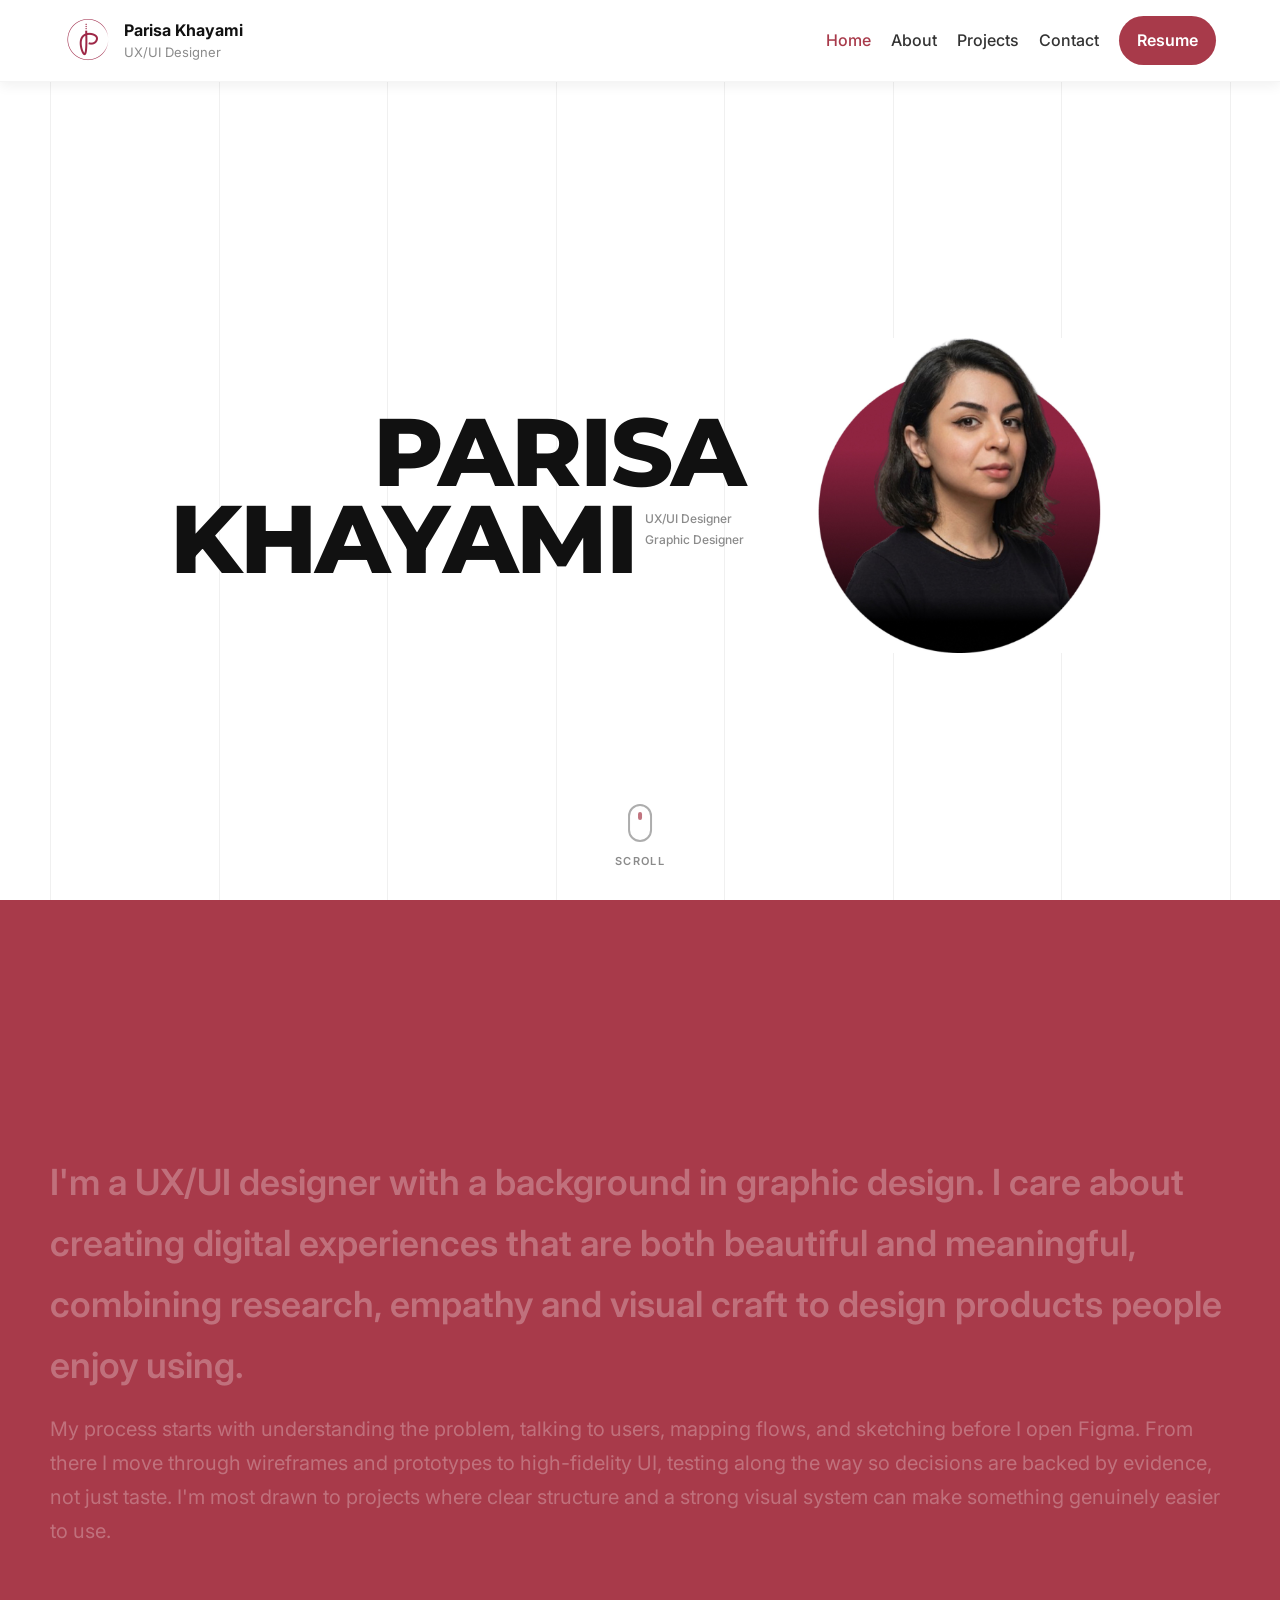
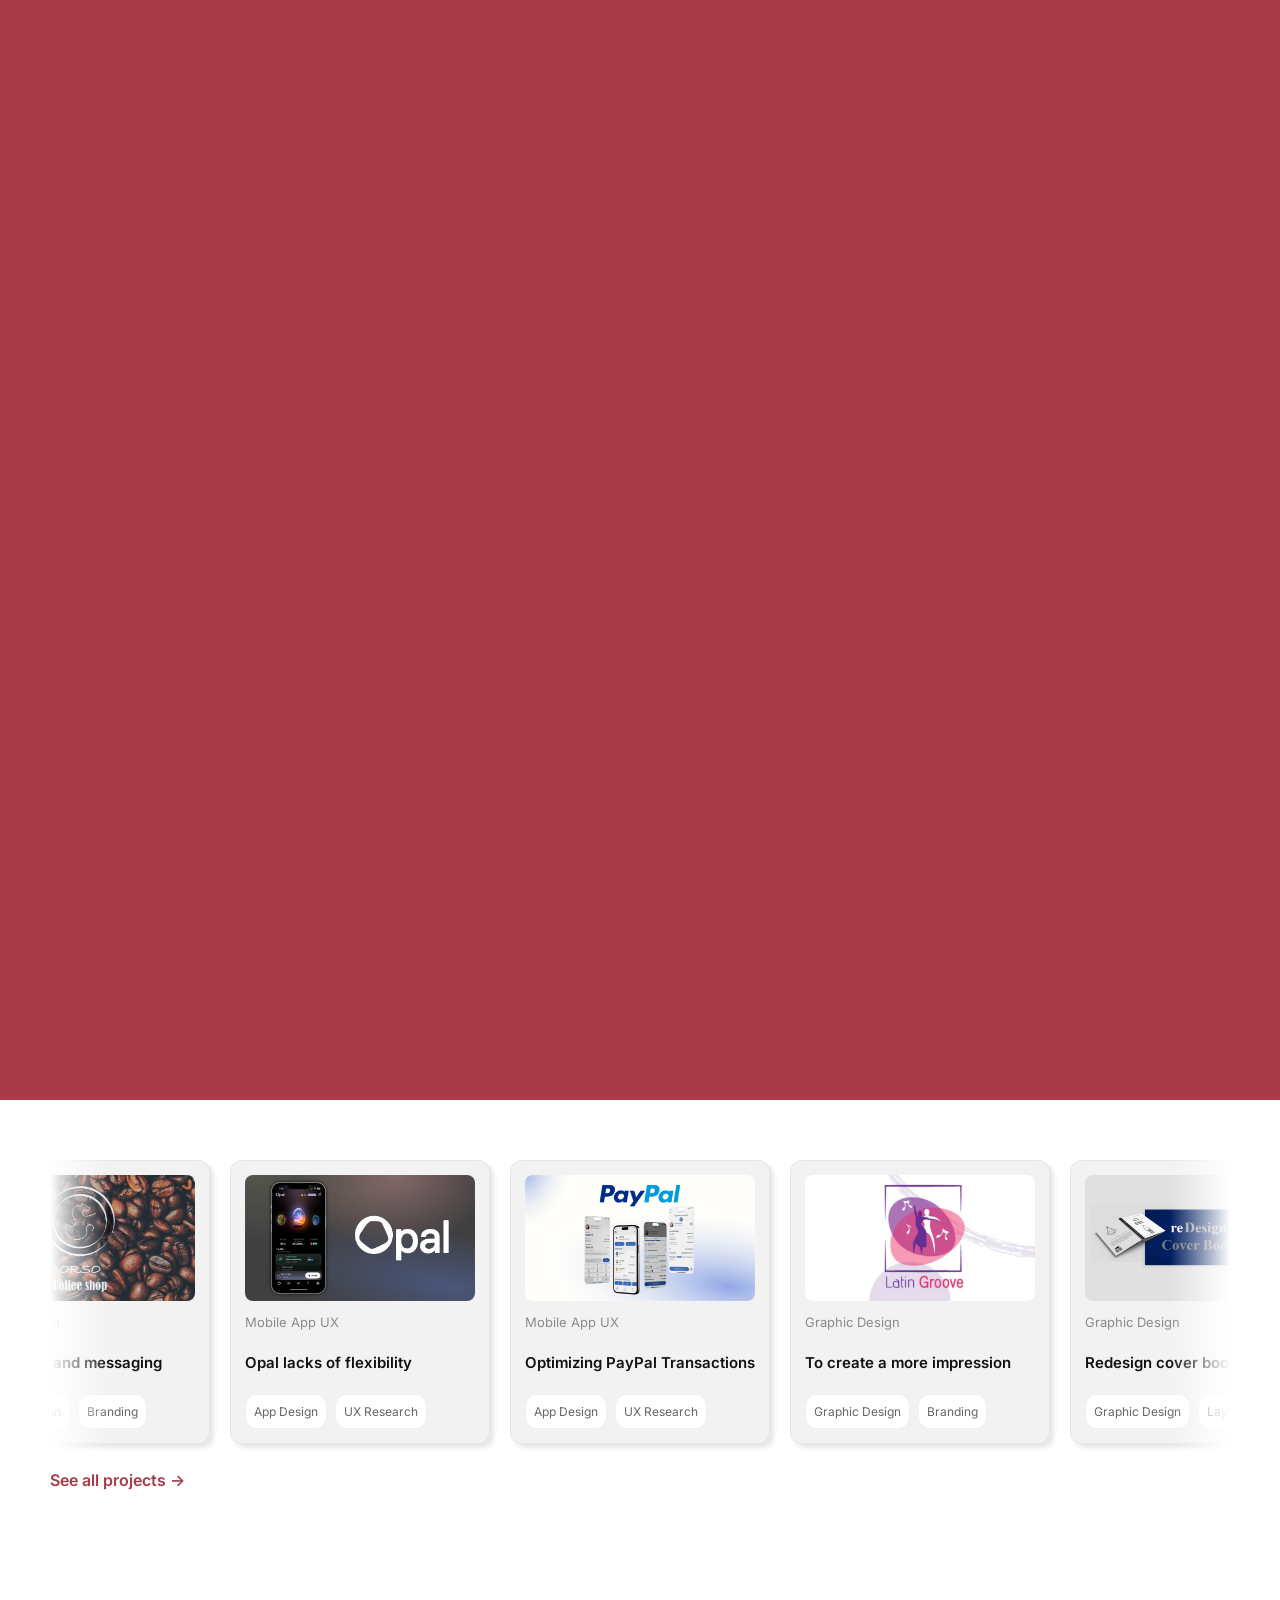
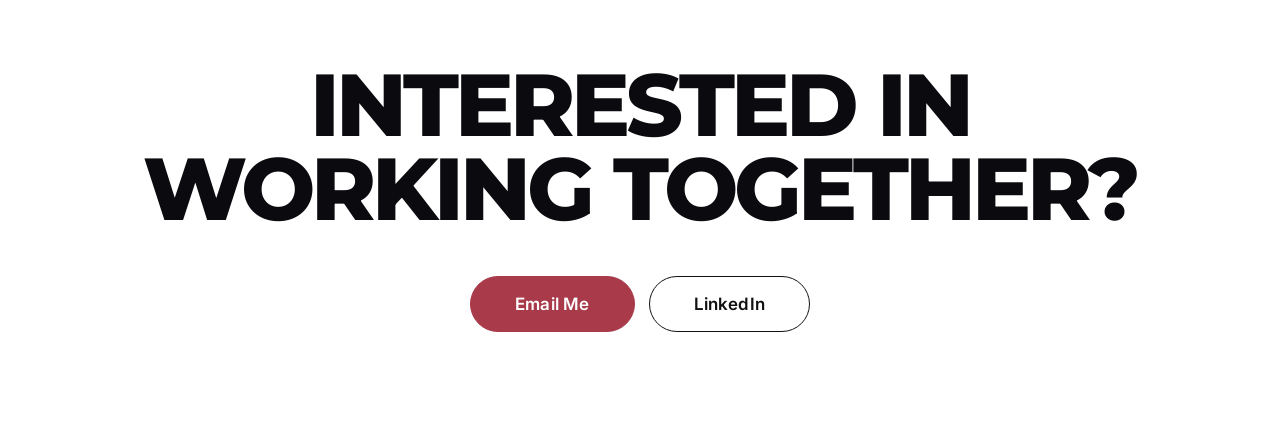
==== index.html @ 1425b625 "Top bar: 13px name also at exactly 320px Media query is now max-width:320px (320px and narrower); 32" ====
<!doctype html>
<html lang="en">
<head>
  <meta charset="utf-8" />
  <meta name="viewport" content="width=device-width,initial-scale=1" />
  <link rel="icon" type="image/png" href="img/favicon.png" />
  <link rel="apple-touch-icon" href="img/favicon.png" />
  <title>Parisa Khayami — Home</title>

  <link href="https://fonts.googleapis.com/css2?family=Montserrat:wght@700;800&family=Inter:wght@300;400;600&display=swap" rel="stylesheet">
  <link rel="stylesheet" href="styles/style.css?v=20261029h">
</head>
<body>
  <!-- Header -->
  <header class="site-header">
    <div class="header-row">
      <a class="brand" href="index.html">
        <div class="logo"><img src="img/logo.png" alt="Parisa Khayami logo"></div>
        <div class="brand-text">
          <div class="brand-name">Parisa <span class="accent">Khayami</span></div>
          <div class="brand-sub">UX/UI Designer</div>
        </div>
      </a>

      <nav class="nav" id="primaryNav">
        <a href="index.html" class="nav-link active">Home</a>
        <a href="#home-about" class="nav-link">About</a>
        <a href="projects.html" class="nav-link">Projects</a>
        <a href="#contact" class="nav-link">Contact</a>
        <a href="resume.html" class="btn-resume">Resume</a>
      </nav>

      <button class="hamburger" id="hamburger" aria-label="Toggle menu">
        <span></span><span></span><span></span>
      </button>
    </div>
  </header>

  <!-- Hero -->
  <main>
    <section class="hero container">
      <div class="hero-text">
        <h1 class="big-name">PARISA</h1>
        <div class="lastname"><h1 class="big-name">KHAYAMI </h1>
        <span class="role">UX/UI Designer<br>Graphic Designer</span>
        </div>
        
      </div>
      <div class="hero-profile">
        <img decoding="async" src="img/profile.jpg" alt="Profile" class="profile-img">
      </div>

      <a href="#home-about" class="scroll-indicator" aria-label="Scroll down">
        <span class="scroll-mouse"><span class="scroll-dot"></span></span>
        <span class="scroll-text">Scroll</span>
      </a>
    </section>

    <!-- About me -->
    <section class="home-about" id="home-about">
      <div class="home-about-sticky">
        <div class="home-about-inner container">
          <p class="lead reveal-text">I'm a UX/UI designer with a background in graphic design. I care about creating digital experiences that are both beautiful and meaningful, combining research, empathy and visual craft to design products people enjoy using.</p>
          <p class="reveal-text">My process starts with understanding the problem, talking to users, mapping flows, and sketching before I open Figma. From there I move through wireframes and prototypes to high-fidelity UI, testing along the way so decisions are backed by evidence, not just taste. I'm most drawn to projects where clear structure and a strong visual system can make something genuinely easier to use.</p>
        </div>
      </div>
    </section>

    <!-- Projects preview (horizontal cards like screenshot) -->
    <!-- TODO: placeholder case studies — replace with real projects -->
    <section class="projects-preview">
      <div class="cards-row" role="list">
        <a class="card-link" href="p-brand.html" role="listitem">
          <article class="card">
            <div class="thumb"><img loading="lazy" decoding="async" src="img/thumb-p-brand.jpg" alt=""></div>
            <div class="meta">Graphic Design</div>
            <h3 class="card-title">Personal Brand</h3>
            <div class="tags"><span class="tag">Graphic Design</span><span class="tag">Branding</span></div>
          </article>
        </a>

        <a class="card-link" href="bazaar.html" role="listitem">
          <article class="card">
            <div class="thumb"><img loading="lazy" decoding="async" src="img/thumb-bazaar.jpg" alt=""></div>
            <div class="meta">Graphic Design</div>
            <h3 class="card-title">Rebranding of Grocery Store</h3>
            <div class="tags"><span class="tag">Graphic Design</span><span class="tag">Branding</span></div>
          </article>
        </a>

        <a class="card-link" href="coffee-shop.html" role="listitem">
          <article class="card">
            <div class="thumb"><img loading="lazy" decoding="async" src="img/thumb-coffee.jpg" alt=""></div>
            <div class="meta">Graphic Design</div>
            <h3 class="card-title">To clarify brand messaging</h3>
            <div class="tags"><span class="tag">Graphic Design</span><span class="tag">Branding</span></div>
          </article>
        </a>

        <a class="card-link" href="project-Opal.html" role="listitem">
          <article class="card">
            <div class="thumb"><img loading="lazy" decoding="async" src="img/thumb-opal.jpg" alt=""></div>
            <div class="meta">Mobile App UX</div>
            <h3 class="card-title">Opal lacks of flexibility</h3>
            <div class="tags"><span class="tag">App Design</span><span class="tag">UX Research</span></div>
          </article>
        </a>

        <a class="card-link" href="project-paypal.html" role="listitem">
          <article class="card">
            <div class="thumb"><img loading="lazy" decoding="async" src="img/thumb-paypal.jpg" alt=""></div>
            <div class="meta">Mobile App UX</div>
            <h3 class="card-title">Optimizing PayPal Transactions</h3>
            <div class="tags"><span class="tag">App Design</span><span class="tag">UX Research</span></div>
          </article>
        </a>

        <a class="card-link" href="dance.html" role="listitem">
          <article class="card">
            <div class="thumb"><img loading="lazy" decoding="async" src="img/thumb-dance.jpg" alt=""></div>
            <div class="meta">Graphic Design</div>
            <h3 class="card-title">To create a more impression</h3>
            <div class="tags"><span class="tag">Graphic Design</span><span class="tag">Branding</span></div>
          </article>
        </a>

        <a class="card-link" href="cover-book.html" role="listitem">
          <article class="card">
            <div class="thumb"><img loading="lazy" decoding="async" src="img/thumb-cover-book.jpg" alt=""></div>
            <div class="meta">Graphic Design</div>
            <h3 class="card-title">Redesign cover books</h3>
            <div class="tags"><span class="tag">Graphic Design</span><span class="tag">Layout</span></div>
          </article>
        </a>

        <a class="card-link" href="booklet.html" role="listitem">
          <article class="card">
            <div class="thumb"><img loading="lazy" decoding="async" src="img/thumb-Booklet-book.jpg" alt=""></div>
            <div class="meta">Graphic Design</div>
            <h3 class="card-title">Design Booklet</h3>
            <div class="tags"><span class="tag">Graphic Design</span><span class="tag">Layout</span></div>
          </article>
        </a>

        <a class="card-link" href="Infographic.html" role="listitem">
          <article class="card">
            <div class="thumb"><img loading="lazy" decoding="async" src="img/thumb-Infographic.jpg" alt=""></div>
            <div class="meta">Graphic Design</div>
            <h3 class="card-title">Infographic</h3>
            <div class="tags"><span class="tag">Layout</span><span class="tag">Typography</span></div>
          </article>
        </a>

      </div>

      <div class="see-more">
        <a href="projects.html" class="link-more">See all projects →</a>
      </div>
    </section>

    <!-- Footer connect -->
    <footer class="footer container" id="contact">
      <h2 class="footer-title">
        <span class="line">Interested in</span>
        <span class="line">working together?</span>
      </h2>
      <div class="footer-actions">
        <a href="mailto:parisa.khayami12@yahoo.com" class="footer-btn" aria-label="Email me at parisa.khayami12@yahoo.com">Email Me</a>
        <a href="https://www.linkedin.com/in/parisakym" class="footer-btn footer-btn-ghost" target="_blank" rel="noopener" aria-label="Parisa Khayami on LinkedIn">LinkedIn</a>
      </div>
    </footer>
  </main>

  <script src="scripts/main.js?v=20261029h"></script>
</body>
</html>
---- styles/style.css ----
:root{
  --accent:#a83a4a; /* placeholder accent */
  --muted:#8b8b8b;
  --bg:#ffffff;
  --card:#f2f2f2;
  --shadow: 4px 4px 4px rgba(0, 0, 0, 0.093);
  --radius:10px;
  --gap:22px;
  --max-width:1180px;
  --font-sans: "Inter", system-ui, -apple-system, "Segoe UI", Roboto, "Helvetica Neue", Arial;
  --font-display: "Montserrat", sans-serif;
  --grid-line: rgba(0,0,0,0.06);
  --grid-line-on-accent: rgba(255,255,255,0.14);
  --grid-l: max(24px, calc((100vw - var(--max-width)) / 2));
  --grid-w: min(calc(100vw - 48px), var(--max-width));
  --grid-step: calc(var(--grid-w) / 7);
}

*{box-sizing:border-box}

/* Skeleton shimmer placeholder shown on every <img> while it loads */
img.img-loading{
  background:linear-gradient(90deg, #e8e8e8 25%, #f2f2f2 37%, #e8e8e8 63%);
  background-size:400% 100%;
  animation:cs-img-shimmer 1.4s ease infinite;
}
img.img-loaded{animation:none;}
@keyframes cs-img-shimmer{
  0%{background-position:100% 50%;}
  100%{background-position:0 50%;}
}
html,body{height:100%; margin:0; background:var(--bg); color:#111; font-family:var(--font-sans); line-height:1.8; -webkit-font-smoothing:antialiased;}
body{
  padding-top:91px;
  background-image:
    linear-gradient(var(--grid-line), var(--grid-line)), linear-gradient(var(--grid-line), var(--grid-line)),
    linear-gradient(var(--grid-line), var(--grid-line)), linear-gradient(var(--grid-line), var(--grid-line)),
    linear-gradient(var(--grid-line), var(--grid-line)), linear-gradient(var(--grid-line), var(--grid-line)),
    linear-gradient(var(--grid-line), var(--grid-line)), linear-gradient(var(--grid-line), var(--grid-line));
  background-repeat:no-repeat;
  background-size:1px 100%;
  background-position:
    calc(var(--grid-l) + 0 * var(--grid-step)) 0, calc(var(--grid-l) + 1 * var(--grid-step)) 0,
    calc(var(--grid-l) + 2 * var(--grid-step)) 0, calc(var(--grid-l) + 3 * var(--grid-step)) 0,
    calc(var(--grid-l) + 4 * var(--grid-step)) 0, calc(var(--grid-l) + 5 * var(--grid-step)) 0,
    calc(var(--grid-l) + 6 * var(--grid-step)) 0, calc(var(--grid-l) + 7 * var(--grid-step)) 0;
  background-attachment:fixed;
}
.container{max-width:var(--max-width); margin:0 auto;}

/* Header */
.site-header{position:fixed; top:0; left:0; right:0; background:transparent; z-index:50; transition:padding .3s ease;}
.header-row{
  display:flex; align-items:center; justify-content:space-between; gap:16px; padding:16px 64px;
  background:var(--bg); border-bottom:1px solid rgba(0,0,0,0.04); box-shadow:0 4px 12px rgba(0,0,0,0.06);
  transition:border-radius .3s ease, box-shadow .3s ease, padding .3s ease, border-color .3s ease, background .3s ease;
  will-change:padding, border-radius;
}

.site-header.is-scrolled{padding:14px 20px 0;}
.site-header.is-scrolled .header-row{
  border-radius:999px; border-bottom-color:transparent; box-shadow:0 12px 30px rgba(0,0,0,0.15); padding:4px 40px;
  background:rgba(255,255,255,0.5); -webkit-backdrop-filter:blur(10px); backdrop-filter:blur(10px);
}
.brand{display:flex; align-items:center; gap:12px; text-decoration:none; color:inherit;}
.logo{width:48px; height:48px; border-radius:50%; display:grid; place-items:center; overflow:hidden; flex-shrink:0;}
.logo img{width:100%; height:100%; object-fit:contain;}
.brand-text .brand-name{font-weight:700;}
.brand-sub{font-size:13px; color:var(--muted); margin-top:-4px;}
/* Very small screens (320px wide and narrower): smaller name in the top bar */
@media (max-width: 320px){
  .brand-name{font-size:13px;}
}
.nav{display:flex; gap:20px; align-items:center;}
.nav-link{color:#333; text-decoration:none; font-weight:500;}
.nav-link.active{color:var(--accent);}
.btn-resume{background:var(--accent); color:white; padding:10px 18px; text-decoration:none; font-weight:600; border-radius:999px;}

/* hamburger */
.hamburger{display:none; width:46px; height:46px; border-radius:8px; background:transparent; border:0; cursor:pointer; flex-shrink:0;}
.hamburger span{display:block; height:3px; width:22px; background:#333; margin:5px auto; border-radius:3px; transition:transform .18s ease, opacity .18s ease;}
.hamburger.active span:nth-child(1){transform:translateY(8px) rotate(45deg);}
.hamburger.active span:nth-child(2){opacity:0;}
.hamburger.active span:nth-child(3){transform:translateY(-8px ) rotate(-45deg);}

/* Hero */
.hero{position:relative; display:flex; gap:36px; align-items:center; justify-content:space-between; padding:40px 120px; min-height:calc(100vh - 91px); box-sizing:border-box;}

.scroll-indicator{
  position:absolute; left:50%; bottom:28px; transform:translateX(-50%);
  display:flex; flex-direction:column; align-items:center; gap:10px;
  color:var(--muted); text-decoration:none; font-size:11px; font-weight:600;
  letter-spacing:.12em; text-transform:uppercase;
  animation:scrollIndicatorFade 2.4s ease-in-out infinite;
}
.scroll-mouse{width:24px; height:38px; border:2px solid currentColor; border-radius:14px; display:flex; justify-content:center; padding-top:6px; opacity:.7;}
.scroll-dot{width:4px; height:8px; border-radius:2px; background:var(--accent); animation:scrollDot 1.8s ease-in-out infinite;}

@keyframes scrollDot{
  0%{opacity:1; transform:translateY(0);}
  70%{opacity:0; transform:translateY(12px);}
  100%{opacity:0; transform:translateY(0);}
}
@keyframes scrollIndicatorFade{
  0%, 100%{opacity:.55; transform:translateX(-50%) translateY(0);}
  50%{opacity:1; transform:translateX(-50%) translateY(6px);}
}
.big-name{font-family:var(--font-display); font-weight:800; font-size:96px; margin:0; line-height:0.9; letter-spacing:-2px; text-transform:uppercase;text-align: end;}
.role{color:var(--muted); margin-top:12px; font-weight:500; font-size: 12px;}
.lastname{display:flex; gap:8px;}
.hero-profile{justify-self:end;}
.profile-img{width:300px; aspect-ratio:1718/1800; height:auto; object-fit:cover; display:block;}

/* Home about band */
.home-about{background:var(--accent); color:#fff; height:200vh; scroll-margin-top:91px;}
.home-about-sticky{
  position:sticky; top:0; height:100vh; display:flex; align-items:center; overflow:hidden;
  background-image:
    linear-gradient(var(--grid-line-on-accent), var(--grid-line-on-accent)), linear-gradient(var(--grid-line-on-accent), var(--grid-line-on-accent)),
    linear-gradient(var(--grid-line-on-accent), var(--grid-line-on-accent)), linear-gradient(var(--grid-line-on-accent), var(--grid-line-on-accent)),
    linear-gradient(var(--grid-line-on-accent), var(--grid-line-on-accent)), linear-gradient(var(--grid-line-on-accent), var(--grid-line-on-accent)),
    linear-gradient(var(--grid-line-on-accent), var(--grid-line-on-accent)), linear-gradient(var(--grid-line-on-accent), var(--grid-line-on-accent));
  background-repeat:no-repeat;
  background-size:1px 100%;
  background-position:
    calc(var(--grid-l) + 0 * var(--grid-step)) 0, calc(var(--grid-l) + 1 * var(--grid-step)) 0,
    calc(var(--grid-l) + 2 * var(--grid-step)) 0, calc(var(--grid-l) + 3 * var(--grid-step)) 0,
    calc(var(--grid-l) + 4 * var(--grid-step)) 0, calc(var(--grid-l) + 5 * var(--grid-step)) 0,
    calc(var(--grid-l) + 6 * var(--grid-step)) 0, calc(var(--grid-l) + 7 * var(--grid-step)) 0;
  background-attachment:fixed;
}
.home-about-inner{width:100%;}
.home-about p{margin:0 0 16px; font-size:20px; line-height:1.7;}
.home-about p:last-child{margin-bottom:0;}
.home-about .lead{font-weight:600; font-size:36px;}
.reveal-word{opacity:.28; transition:opacity .15s linear;}

/* Projects preview */
.projects-preview{padding:50px 50px 0px; display:flex; flex-direction:column; justify-content:center; box-sizing:border-box;}
.cards-row{display:grid; grid-auto-flow:column; grid-auto-columns: 260px; gap:20px; overflow-x:auto; padding:10px 0;
  -webkit-mask-image: linear-gradient(to right, transparent, #000 60px, #000 calc(100% - 60px), transparent);
  mask-image: linear-gradient(to right, transparent, #000 60px, #000 calc(100% - 60px), transparent);
}
.cards-row::-webkit-scrollbar{height:10px}
.card{background:var(--card); border-radius:12px; padding:14px; box-shadow:var(--shadow); border:1px solid rgba(0,0,0,0.05); display:flex; flex-direction:column; gap:10px;}
.thumb{border-radius:8px; overflow:hidden; background:#ddd; aspect-ratio:1600/878;}
.thumb img{width:100%; height:100%; object-fit:cover; display:block;}
.meta{font-size:13px; color:var(--muted);}
.card-title{margin:4px 0 0; font-size:15px; font-weight:600;}
.tags{display:flex; gap:8px; margin-top:8px; flex-wrap:wrap;}
.tag{background:white; padding:6px 8px; border-radius:12px; border:1px solid rgba(0,0,0,0.06); font-size:12px; color:#666;}
.see-more{margin-top:12px;}
.link-more{color:var(--accent); text-decoration:none; font-weight:600;}

/* Rule and footer */
.divider{border:0; border-top:1px solid #a83a4a; margin:40px 80px;}
.container .divider{margin-left:0; margin-right:0;}
/* Contact footer: full-width cream band with big bold type */
.footer{
  position:relative; text-align:center; scroll-margin-top:0; margin-top:56px;
  padding:112px 24px 104px; color:#111; background:#ffffff;
  /* paint the band edge-to-edge even though the footer sits inside a max-width container */
  box-shadow:0 0 0 100vmax #ffffff; clip-path:inset(0 -100vmax);
}
.footer-title{
  margin:0 auto; font-family:var(--font-display); font-weight:800; text-transform:uppercase;
  font-size:clamp(2.2rem, 10.5vw, 5.2rem); line-height:.96; letter-spacing:-.045em; text-wrap:balance; color:#0b0b0f;
}
.footer-title .line{display:inline}
.footer-actions{display:flex; flex-wrap:wrap; justify-content:center; gap:14px; margin-top:44px;}
.footer-btn{
  display:inline-block; padding:17px 44px; line-height:1.2; border-radius:999px; border:1.5px solid var(--accent);
  background:var(--accent); color:#fff; text-decoration:none; font-weight:600; font-size:17px; letter-spacing:.01em;
  transition:opacity .15s ease, transform .15s ease, box-shadow .15s ease;
}
.footer-btn:hover, .footer-btn:focus-visible{opacity:.92; transform:translateY(-2px); box-shadow:0 8px 20px rgba(168,58,74,.28);}
.footer-btn:active{transform:translateY(0);}
/* Secondary button (LinkedIn): outlined, takes the footer's text colour */
.footer-btn-ghost{background:transparent; color:inherit; border-color:currentColor;}
@media (min-width: 721px){
  .footer-title .line{display:block;}
  .footer-title{font-size:clamp(3.4rem, 7.4vw, 5.5rem);}
}
@media (max-width: 720px){
  .footer{padding:72px 20px 72px;}
  .footer-actions{margin-top:32px; gap:10px;}
  .footer-btn{padding:15px 26px; font-size:16px;}
}

/* About page layout */
.about-hero{padding:48px 0;}
.about-grid{display:grid; grid-template-columns: 1fr 340px; gap:30px; align-items:center; margin-top:16px;}
.profile-img-lg{width:260px;height:260px;border-radius:50%;object-fit:cover; box-shadow:var(--shadow);}

/* Projects page grid */
.section-title{font-family:var(--font-display); font-size:34px; margin:22px 0;}
.projects-group-title{font-family:var(--font-display); font-size:22px; margin:0 0 20px; padding-top:8px; border-top:1px solid rgba(0,0,0,0.08);}
.projects-group:first-of-type .projects-group-title{border-top:none; padding-top:0;}
.projects-grid{display:grid; grid-template-columns: repeat(3,1fr); gap:22px; margin-bottom:42px;}
.project-card{background:var(--card); padding:14px; border-radius:12px; box-shadow:var(--shadow); border:1px solid rgba(0,0,0,0.05);}
.project-thumb{overflow:hidden; margin-bottom:12px; aspect-ratio:1600/878;}
.project-thumb img{width:100%; height:100%; object-fit:cover; border-radius:8px; border:1px solid rgba(97,94,94,0.15);}
.excerpt{color:var(--muted); font-size:14px; margin:8px 0 0;}

/* Contact form */
.contact-form{max-width:640px; margin-top:8px; display:flex; flex-direction:column; gap:12px;}
.contact-form label{display:flex; flex-direction:column; gap:8px; font-weight:500;}
.contact-form input, .contact-form textarea{padding:12px; border-radius:8px; border:1px solid rgba(0,0,0,0.08); font-size:15px; font-family:var(--font-sans);}
.btn-primary{background:var(--accent); color:white; padding:12px 16px; border:0; cursor:pointer; font-weight:700; border-radius:999px;}

/* Full-height sections on big screens */
@media (min-width: 981px){
  .home-about{height:200vh; padding:0;}
  .home-about-sticky{position:sticky; top:0; height:100vh; display:flex; align-items:center; overflow:hidden;}
  .home-about-inner{width:100%;}
  .reveal-word{opacity:.28;}
}

/* ---------- Responsive ---------- */

/* Tablet */
@media (max-width: 980px){
  .header-row{padding:16px 32px;}
  .site-header.is-scrolled{padding:12px 14px 0;}
  .site-header.is-scrolled .header-row{padding:4px 40px; border-radius:999px;}
  .hero{padding:32px 48px; gap:24px;}
  .big-name{font-size:64px;}
  .about-grid{grid-template-columns:1fr 260px; gap:20px;}
  .profile-img-lg{width:200px; height:200px;}
  .projects-grid{grid-template-columns:repeat(2,1fr);}
  .divider{margin:32px 32px;}
  .home-about .lead{padding:10px 0px 0px 0px; font-weight:600; font-size:25px;}
  .home-about p{margin:0px 0px 16px; font-size:18px; line-height:1.7;}
  .home-about-inner{padding-left:20px; padding-right:20px;}
}

/* Mobile nav + stacked layouts */
@media (max-width: 720px){
  .header-row{padding:14px 20px;}
  .site-header.is-scrolled{padding:10px 10px 0;}
  .site-header.is-scrolled .header-row{padding:4px 40px; border-radius:999px;}
  .hamburger{display:block;}

  .nav{
    position:fixed; inset:0 0 0 auto; top:0; right:0; height:100vh; width:min(78vw,320px);
    background:var(--bg); flex-direction:column; align-items:flex-start; gap:0;
    padding:88px 28px 28px; box-shadow:-8px 0 24px rgba(0,0,0,0.08);
    transform:translateX(100%); transition:transform .22s ease; z-index:40;
  }
  .nav-link{padding:14px 0; width:100%; border-bottom:1px solid rgba(0,0,0,0.06);}
  .btn-resume{margin-top:16px; text-align:center; width:100%;}

  body.mobile-nav-open{overflow:hidden;}
  body.mobile-nav-open .nav{transform:translateX(0);}
  body.mobile-nav-open::after{
    content:""; position:fixed; inset:0; background:rgba(0,0,0,0.35); z-index:30;
    backdrop-filter:blur(6px); -webkit-backdrop-filter:blur(6px);
  }

  .hero{flex-direction:column; justify-content:center; padding:28px 20px; text-align:center;}
  .hero-text{order:2; width:100%;}
  .hero-profile{order:1; justify-self:center;}
  .big-name{font-size:44px; text-align:center;}
  .lastname{justify-content:center;}
  .role{text-align:center;}

  .home-about p{max-width:100%; text-align:center;}
  .home-about-inner{padding-left:20px; padding-right:20px;}
  .profile-img{width:200px;}

  .projects-preview{padding-left:60px; padding-right:60px;}
  .cards-row{grid-auto-flow:row; grid-template-columns:1fr; overflow-x:visible; padding:0; -webkit-mask-image:none; mask-image:none;}
  .see-more{margin-top:28px;}
  .divider{margin:24px 20px;}

  .about-grid{grid-template-columns:1fr; text-align:center;}
  .about-profile{order:-1; display:flex; justify-content:center;}
  .profile-img-lg{width:180px; height:180px;}

  .projects-grid{grid-template-columns:1fr;}

  .section-title{font-size:26px;}
}

/* About band: on phones (portrait or landscape) the text is taller than the screen,
   so don't pin/clip it — let it flow normally. */
@media (max-width: 720px), (max-width: 980px) and (max-height: 700px){
  .home-about{height:auto;}
  .home-about-sticky{position:relative; height:auto; min-height:100vh; padding:96px 0 72px; overflow:visible; box-sizing:border-box;}
}

/* ---------- Card link affordance ---------- */
.card-link, .project-card-link{text-decoration:none; color:inherit; display:block;}
.card, .project-card{transition:transform .15s ease, box-shadow .15s ease;}
.card-link:hover .card, .project-card-link:hover .project-card{transform:translateY(-4px); box-shadow:0 10px 24px rgba(0,0,0,0.12);}

/* ---------- Case study page (Laden-Sojudi inspired) ---------- */
html{scroll-behavior:smooth;}
.cs-page main{padding:0px 30px 0px 30px;}
.cs-back{display:inline-block; margin:24px 0 28px; color:var(--muted); text-decoration:none; font-weight:600; font-size:12px; text-transform:uppercase; letter-spacing:.2em;}
.cs-back:hover{color:var(--accent);}

/* Overview / hero block (section 01) */
.cs-eyebrow{font-size:28px; color:var(--accent); font-weight:600; margin:0 0 16px;}
.cs-hero-title{font-family:var(--font-display); font-weight:800; font-size:clamp(2.1rem, 5.5vw, 4.25rem); line-height:1.06; letter-spacing:-0.02em; margin:0;}
.cs-hero-title .accent{color:var(--accent);}
.cs-hero-sub{margin:24px 0 0; font-size:18px; line-height:1.6; color:#666;}
.cs-hero-sub a{color:var(--accent); font-weight:600; text-decoration:underline; text-decoration-color:rgba(168,58,74,.35); text-underline-offset:2px;}

.cs-stat-cards{display:grid; grid-template-columns:repeat(4,1fr); gap:14px; margin-top:40px;}
.cs-stat-card{background:var(--card); border-radius:16px; padding:22px; display:flex; flex-direction:column; justify-content:space-between; min-height:150px; transition:box-shadow .2s ease;}
.cs-stat-card:hover{box-shadow:0 16px 32px -22px rgba(0,0,0,0.3);}
.cs-stat-card.dark{background:#161616; color:#fff;}
.cs-stat-num{font-family:var(--font-display); font-weight:800; font-size:40px; line-height:1;}
.cs-stat-num .muted-part{opacity:.5;}
.cs-stat-desc{margin-top:16px; font-size:13.5px; line-height:1.45; opacity:.7;}
.cs-stat-card.dark .cs-stat-desc{opacity:.85;}

.cs-role{margin-top:48px;}
.cs-role h3{color:var(--accent); font-weight:700; font-size:17px; margin:0 0 10px;}
.cs-role p{color:#555; font-size:15px; line-height:1.7; max-width:720px; margin:0;}

.cs-tags-row{display:flex; flex-wrap:wrap; gap:8px; margin-top:28px;}
.cs-tags-row span{background:#ebebeb; border-radius:999px; padding:9px 18px; font-size:14px; color:#444;}

/* Layout: content left, numbered TOC pinned right */
.cs-layout{display:grid; grid-template-columns:1fr 200px; gap:48px; align-items:start; margin-top:70px;}
.cs-toc{order:2; position:sticky; top:110px; display:flex; flex-direction:column; gap:3px; max-height:calc(100vh - 140px); overflow-y:auto; padding-left:8px;}
.cs-toc a{display:flex; align-items:baseline; gap:10px; text-decoration:none; font-size:10.5px; text-transform:uppercase; letter-spacing:.16em; font-weight:500; color:rgba(17,17,17,.45); padding:6px 0; transition:color .2s ease, transform .2s ease;}
.cs-toc a:hover{color:rgba(17,17,17,.85); transform:translateX(2px);}
.cs-toc a .cs-toc-num{font-family:monospace; font-size:10px; color:rgba(17,17,17,.28);}
.cs-toc a:hover .cs-toc-num{color:rgba(17,17,17,.6);}
.cs-toc a.active{color:var(--accent);}
.cs-toc a.active .cs-toc-num{color:var(--accent);}

.cs-content{order:1; display:flex; flex-direction:column; gap:48px; min-width:0;}
.cs-section{scroll-margin-top:110px;}
.cs-section-head{margin-bottom:22px;}
.cs-section-head h2{font-family:var(--font-display); font-weight:800; letter-spacing:-0.01em; font-size:clamp(1.5rem,3.2vw,2.1rem); line-height:1.15; margin:0;}

/* Placeholder components */
.ph-box{border-radius:var(--radius); color:#666; font-size:16px; line-height:1.6;}

.ph-list{list-style:none; margin:0; padding:0; display:flex; flex-direction:column; gap:10px;}
.ph-list li{background:var(--card); border:1px dashed rgba(36,121,15,0.35); border-radius:8px; padding:12px 16px; color:#666; font-size:14.5px;}

.ph-meta-row{display:grid; grid-template-columns:repeat(4,1fr); gap:12px; margin-top:16px;}
.ph-meta{background:var(--card); border-radius:8px; padding:12px 14px;}
.ph-meta-label{display:block; font-size:11px; text-transform:uppercase; letter-spacing:.05em; color:var(--muted); font-weight:700; margin-bottom:4px;}
.ph-meta-value{font-size:13.5px; color:#666;}

.ph-stats{display:grid; grid-template-columns:repeat(auto-fit,minmax(120px,1fr)); gap:14px; margin-top:16px;}
.ph-stat{background:var(--card); border-radius:10px; padding:18px 14px; text-align:center;}
.ph-stat-num{display:block; font-family:var(--font-display); font-weight:800; font-size:24px; color:var(--accent);}
.ph-stat-label{display:block; font-size:12px; color:var(--muted); margin-top:4px;}

.ph-table{border-radius:10px; overflow:hidden; border:1px solid rgba(0,0,0,0.06);}
.ph-table-row{display:grid; grid-template-columns:1fr 1fr 1fr; gap:1px; background:rgba(0,0,0,0.06);}
.ph-table-row span{background:#fff; padding:12px 14px; font-size:13.5px; color:#666;}
.ph-table-head span{background:var(--card); font-weight:700; color:#333; font-size:12px; text-transform:uppercase; letter-spacing:.04em;}

.ph-persona-grid{display:grid; grid-template-columns:repeat(auto-fit,minmax(220px,1fr)); gap:18px;}
.ph-persona{background:var(--card); border-radius:12px; padding:20px; box-shadow:var(--shadow);}
.ph-persona-avatar{width:56px; height:56px; border-radius:50%; background:linear-gradient(135deg,#d6a2b0,#b1a6ff); margin-bottom:12px;}
.ph-persona-name{font-weight:700;}
.ph-persona-role{font-size:12.5px; color:var(--muted); margin-bottom:10px;}
.ph-persona-quote{font-style:italic; color:#777; font-size:13.5px; margin:0 0 12px;}
.ph-persona-row{font-size:13px; color:#666; margin-top:6px;}
.ph-persona-row .ph-meta-label{display:inline; margin-right:6px;}

.ph-timeline{display:grid; grid-template-columns:repeat(4,1fr); gap:12px; margin-top:16px;}
.ph-stage{background:var(--card); border-radius:10px; padding:14px; text-align:center; border-top:3px solid var(--accent);}
.ph-stage-label{display:block; font-weight:700; font-size:13.5px; margin-bottom:6px;}
.ph-stage-note{display:block; font-size:12px; color:var(--muted);}

.ph-tree{display:flex; flex-direction:column; align-items:center; gap:14px; margin-top:16px;}
.ph-tree-node{background:var(--card); border-radius:8px; padding:10px 18px; font-size:13.5px; font-weight:600; color:#555;}
.ph-tree-root{border:1px solid var(--accent); color:var(--accent);}
.ph-tree-children{display:flex; gap:14px; flex-wrap:wrap; justify-content:center;}

.ph-flow{display:flex; align-items:center; gap:10px; flex-wrap:wrap; margin-top:16px;}
.ph-flow-step{background:var(--card); border-radius:8px; padding:12px 18px; font-size:13.5px; font-weight:600; color:#555;}
.ph-flow-arrow{color:var(--accent); font-weight:700;}

.ph-image-grid{display:grid; grid-template-columns:repeat(3,1fr); gap:14px; margin-top:16px;}
.ph-image{aspect-ratio:4/3; border-radius:10px; background:repeating-linear-gradient(45deg, #f2f2f2, #f2f2f2 10px, #ebebeb 10px, #ebebeb 20px); border:1px solid rgba(0,0,0,0.06);}

.ph-compare{display:grid; grid-template-columns:1fr 1fr; gap:18px; margin-top:16px;}
.ph-compare-col .ph-image{margin-top:8px;}

.ph-swatches{display:flex; gap:10px; margin-top:16px;}
.ph-swatch{width:44px; height:44px; border-radius:50%; box-shadow:var(--shadow);}

.ph-type-sample{display:flex; flex-direction:column; gap:10px; margin-top:16px;}
.ph-type-sample > div{display:flex; align-items:baseline; gap:14px;}
.ph-type-demo{font-family:var(--font-display); font-weight:700; font-size:22px;}
.ph-type-demo.ph-type-body{font-family:var(--font-sans); font-weight:400; font-size:16px;}

.ph-checklist{list-style:none; margin:16px 0 0; padding:0; display:flex; flex-direction:column; gap:8px;}
.ph-checklist li{position:relative; padding-left:28px; font-size:14px; color:#666;}
.ph-checklist li::before{content:""; position:absolute; left:0; top:2px; width:16px; height:16px; border-radius:4px; border:1.5px solid var(--accent); opacity:.5;}

.ph-embed{background:var(--card); border:1px dashed rgba(168,58,74,0.35); border-radius:var(--radius); padding:40px 20px; display:flex; flex-direction:column; align-items:center; gap:14px; color:var(--muted); font-size:14px;}
.ph-embed-btn{border-radius:8px; text-decoration:none; display:inline-block;}

.ph-decision{background:var(--card); border-radius:10px; padding:16px 18px; margin-bottom:12px;}
.ph-decision:last-child{margin-bottom:0;}
.ph-decision p{margin:2px 0 12px; font-size:14px; color:#666;}
.ph-decision p:last-child{margin-bottom:0;}

.cs-nav-bottom{display:flex; justify-content:space-between; gap:16px; padding-top:24px; border-top:1px solid rgba(0,0,0,0.06); flex-wrap:wrap;}
.cs-nav-link{color:var(--accent); text-decoration:none; font-weight:600;}

/* More case studies */
.cs-more{padding-top:56px; margin-top:16px; border-top:1px solid rgba(0,0,0,0.06);}
.cs-more-label{font-size:12px; text-transform:uppercase; letter-spacing:.25em; color:var(--muted); font-weight:600; margin:0 0 24px;}
.cs-more-grid{display:grid; grid-template-columns:repeat(2,1fr); gap:24px;}
.cs-more-card{display:block; text-decoration:none; color:inherit; padding:20px; background:#ffffff21; border-radius:16px; border:1px solid rgba(0,0,0,0.06);}
.cs-more-thumb{border-radius:16px; overflow:hidden; background:var(--card); margin-bottom:18px; aspect-ratio:16/10.5; transition:transform .2s ease, box-shadow .2s ease;}
.cs-more-thumb img{width:100%; height:100%; object-fit:cover; display:block; border:1px solid rgba(201, 201, 201, 0.83); border-radius:16px;}
.cs-more-card:hover .cs-more-thumb{transform:translateY(-4px); box-shadow:0 16px 32px -18px rgba(0,0,0,0.25);}
.cs-more-eyebrow{font-size:11px; text-transform:uppercase; letter-spacing:.18em; color:var(--muted); font-weight:600; margin:0 0 8px;}
.cs-more-title{font-family:var(--font-display); font-weight:800; font-size:20px; margin:0 0 10px; color:#111;}
.cs-more-cta{font-size:12px; text-transform:uppercase; letter-spacing:.14em; font-weight:700; color:var(--accent);}

@media (max-width:720px){
  .cs-more-grid{grid-template-columns:1fr;}
}

@media (max-width: 900px){
  .cs-layout{grid-template-columns:1fr; margin-top:44px;}
  .cs-toc{order:-1; position:static; flex-direction:row; overflow-x:auto; max-height:none; gap:4px; padding-left:0; padding-bottom:10px; border-bottom:1px solid rgba(0,0,0,0.08); margin-bottom:8px;}
  .cs-toc a{white-space:nowrap; padding:6px 10px;}
  .cs-content{gap:64px;}
  .cs-stat-cards{grid-template-columns:repeat(2,1fr);}
}

@media (max-width: 720px){
  .cs-stat-cards{grid-template-columns:1fr 1fr; gap:10px;}
  .cs-stat-card{padding:16px; min-height:120px;}
  .cs-stat-num{font-size:30px;}
  .ph-meta-row{grid-template-columns:1fr 1fr;}
  .ph-timeline{grid-template-columns:1fr 1fr;}
  .ph-compare{grid-template-columns:1fr;}
  .ph-image-grid{grid-template-columns:1fr 1fr;}
  .cs-content{gap:52px;}
}

/* Image lightbox (case-study pages) */
.cs-lightbox-trigger{cursor:zoom-in;}
.cs-lightbox{
  position:fixed; inset:0; background:rgba(0,0,0,0.85); z-index:999;
  display:flex; align-items:center; justify-content:center; padding:48px;
  opacity:0; visibility:hidden; transition:opacity .2s ease;
  user-select:none;
}
.cs-lightbox.active{opacity:1; visibility:visible;}
.cs-lightbox-img{
  max-width:100%; max-height:100%; box-sizing:border-box; margin:0; padding:12px;
  border:1px solid rgba(255,255,255,0.18); background:#999999;
  border-radius:10px; box-shadow:0 20px 60px rgba(0,0,0,0.5); cursor:zoom-in; display:block; touch-action:none; user-select:none;
}
.cs-lightbox-close{
  position:fixed; top:24px; right:32px; width:44px; height:44px; border-radius:50%;
  background:rgba(255,255,255,0.12); color:#fff; border:1px solid rgba(255,255,255,0.3);
  font-size:26px; line-height:1; cursor:pointer; display:flex; align-items:center; justify-content:center;
  transition:background .15s ease;
}
.cs-lightbox-close:hover{background:rgba(255,255,255,0.24);}
body.cs-lightbox-open{overflow:hidden;}
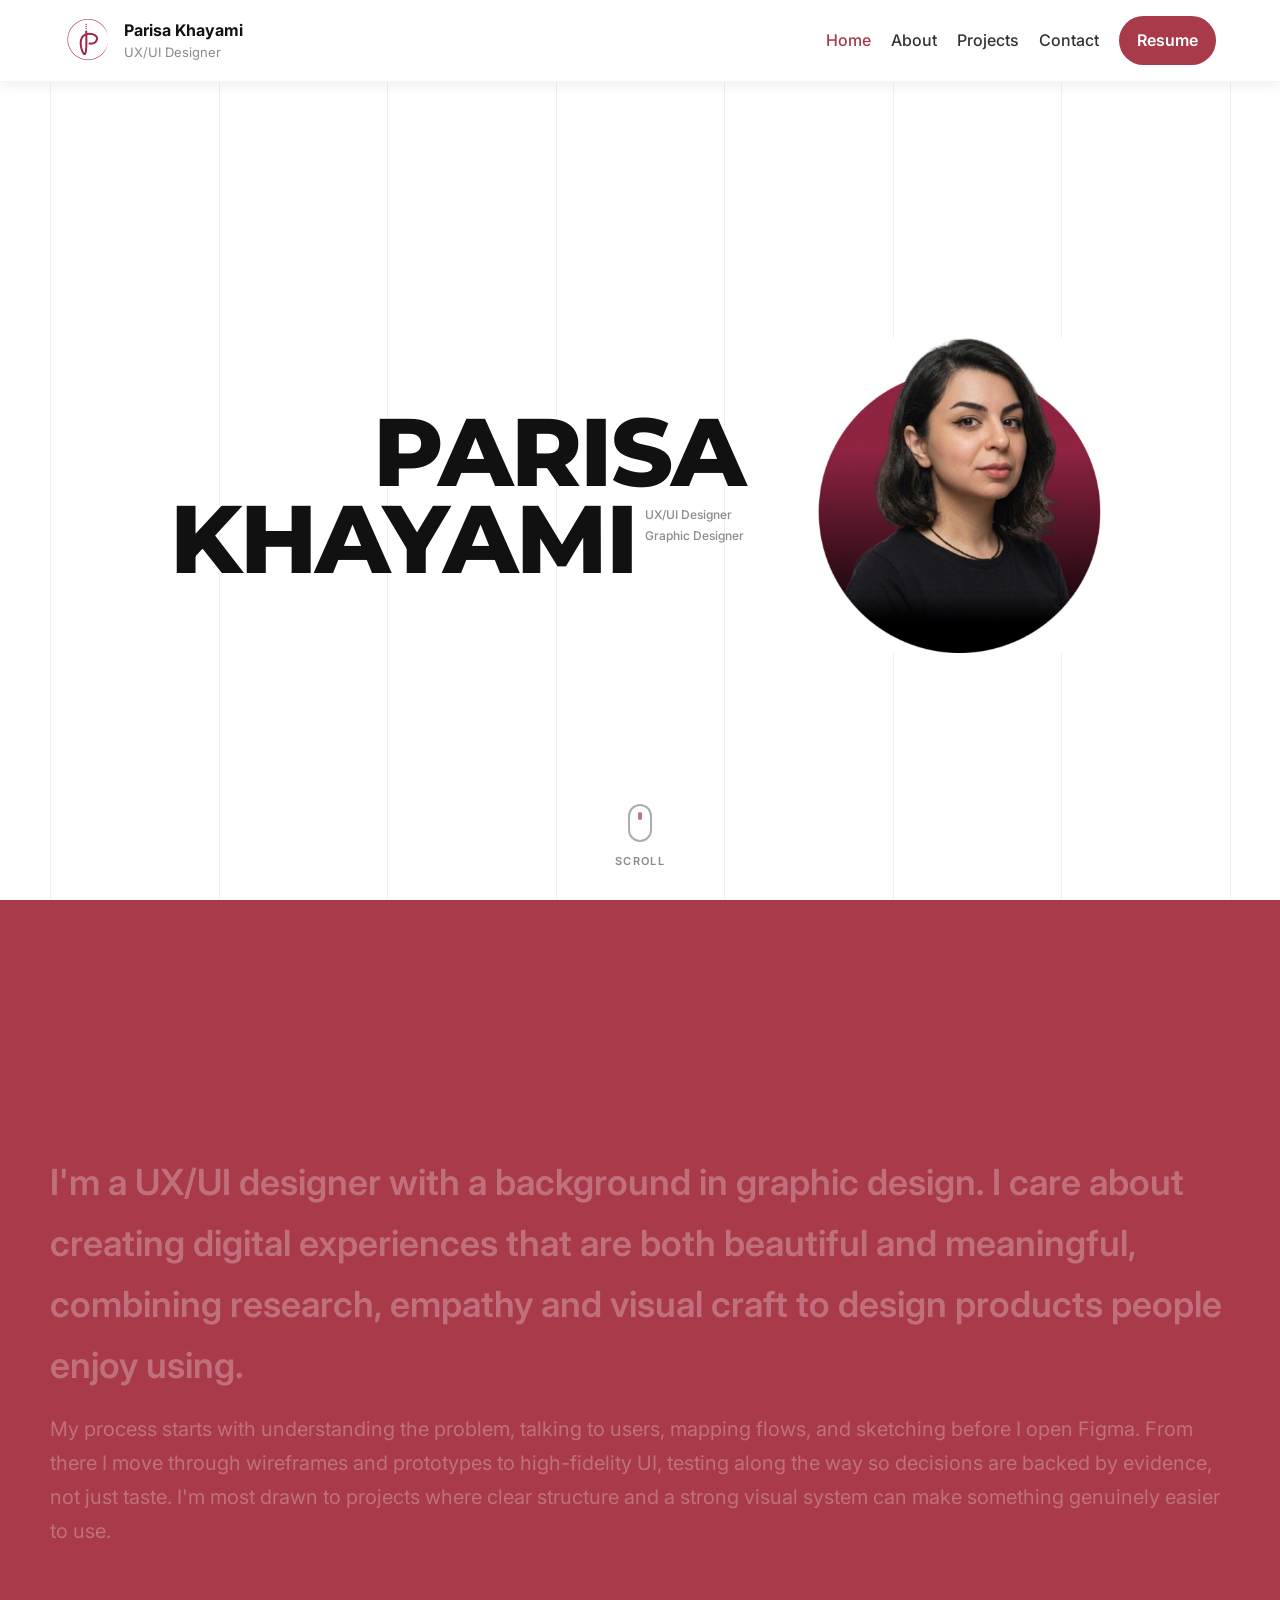
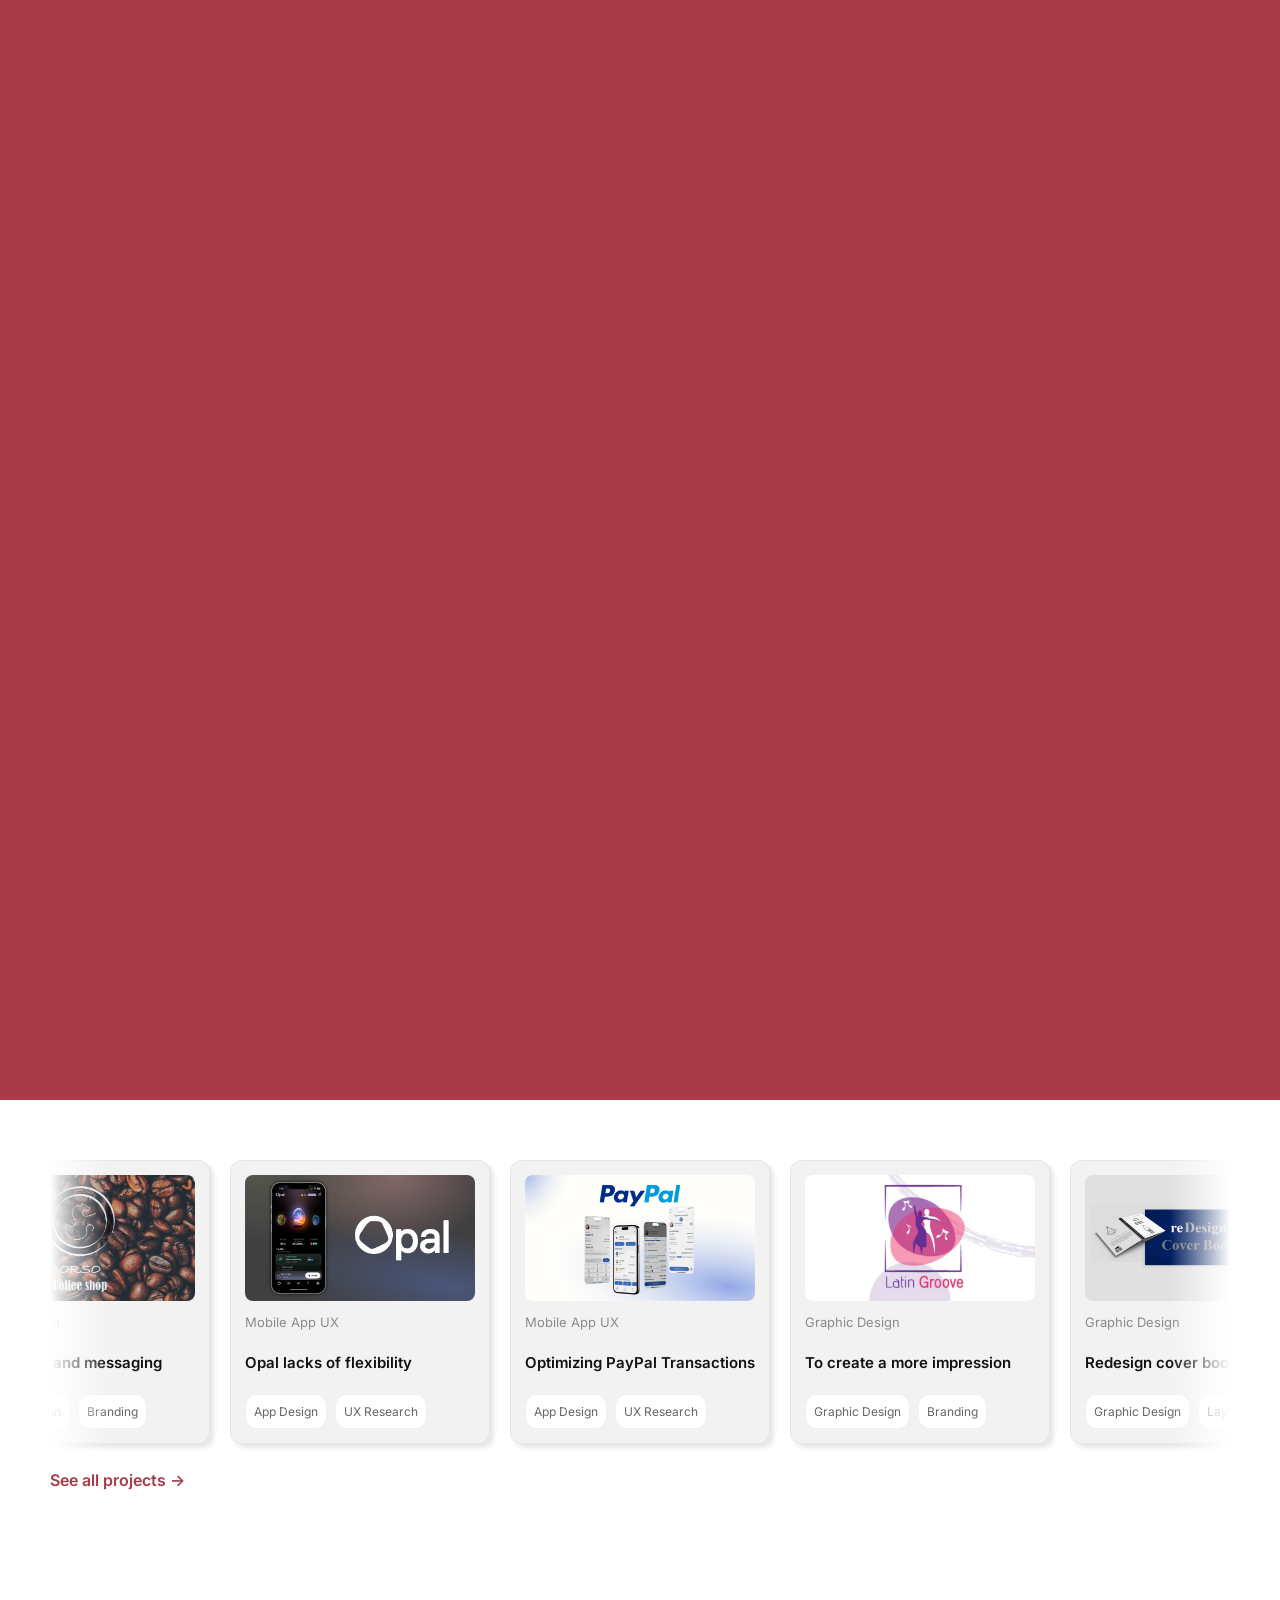
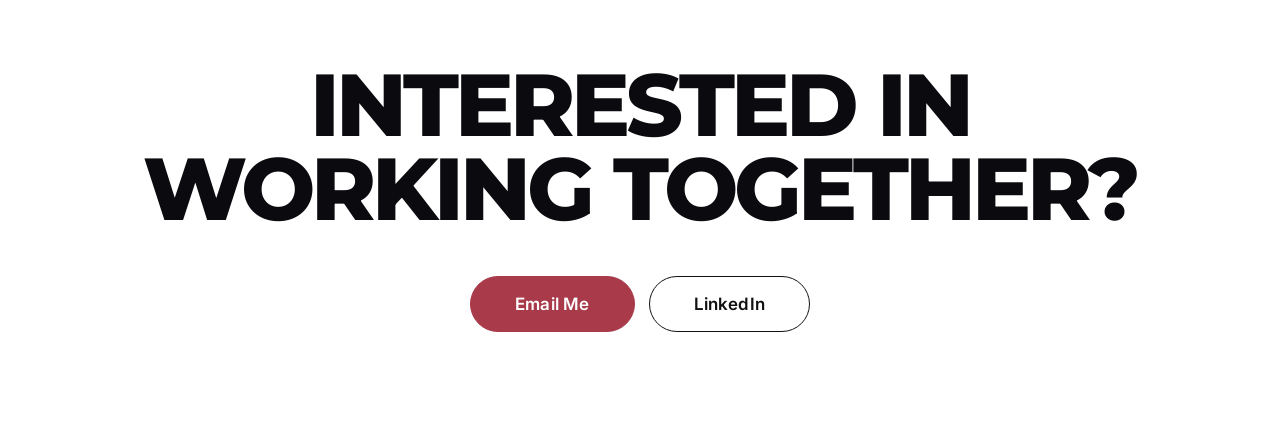
==== commit 7ea0a9b2: "Home hero: 50px name up to 980px wide; role line 8px gap .big-name is 50px in the max-width:980px bl" ====
--- a/index.html
+++ b/index.html
@@ -8,7 +8,7 @@
   <title>Parisa Khayami — Home</title>
 
   <link href="https://fonts.googleapis.com/css2?family=Montserrat:wght@700;800&family=Inter:wght@300;400;600&display=swap" rel="stylesheet">
-  <link rel="stylesheet" href="styles/style.css?v=20261029h">
+  <link rel="stylesheet" href="styles/style.css?v=20261029i">
 </head>
 <body>
   <!-- Header -->
@@ -171,6 +171,6 @@
     </footer>
   </main>
 
-  <script src="scripts/main.js?v=20261029h"></script>
+  <script src="scripts/main.js?v=20261029i"></script>
 </body>
 </html>
--- a/styles/style.css
+++ b/styles/style.css
@@ -106,7 +106,7 @@
   50%{opacity:1; transform:translateX(-50%) translateY(6px);}
 }
 .big-name{font-family:var(--font-display); font-weight:800; font-size:96px; margin:0; line-height:0.9; letter-spacing:-2px; text-transform:uppercase;text-align: end;}
-.role{color:var(--muted); margin-top:12px; font-weight:500; font-size: 12px;}
+.role{color:var(--muted); margin-top:8px; font-weight:500; font-size: 12px;}
 .lastname{display:flex; gap:8px;}
 .hero-profile{justify-self:end;}
 .profile-img{width:300px; aspect-ratio:1718/1800; height:auto; object-fit:cover; display:block;}
@@ -224,7 +224,7 @@
   .site-header.is-scrolled{padding:12px 14px 0;}
   .site-header.is-scrolled .header-row{padding:4px 40px; border-radius:999px;}
   .hero{padding:32px 48px; gap:24px;}
-  .big-name{font-size:64px;}
+  .big-name{font-size:50px;}
   .about-grid{grid-template-columns:1fr 260px; gap:20px;}
   .profile-img-lg{width:200px; height:200px;}
   .projects-grid{grid-template-columns:repeat(2,1fr);}
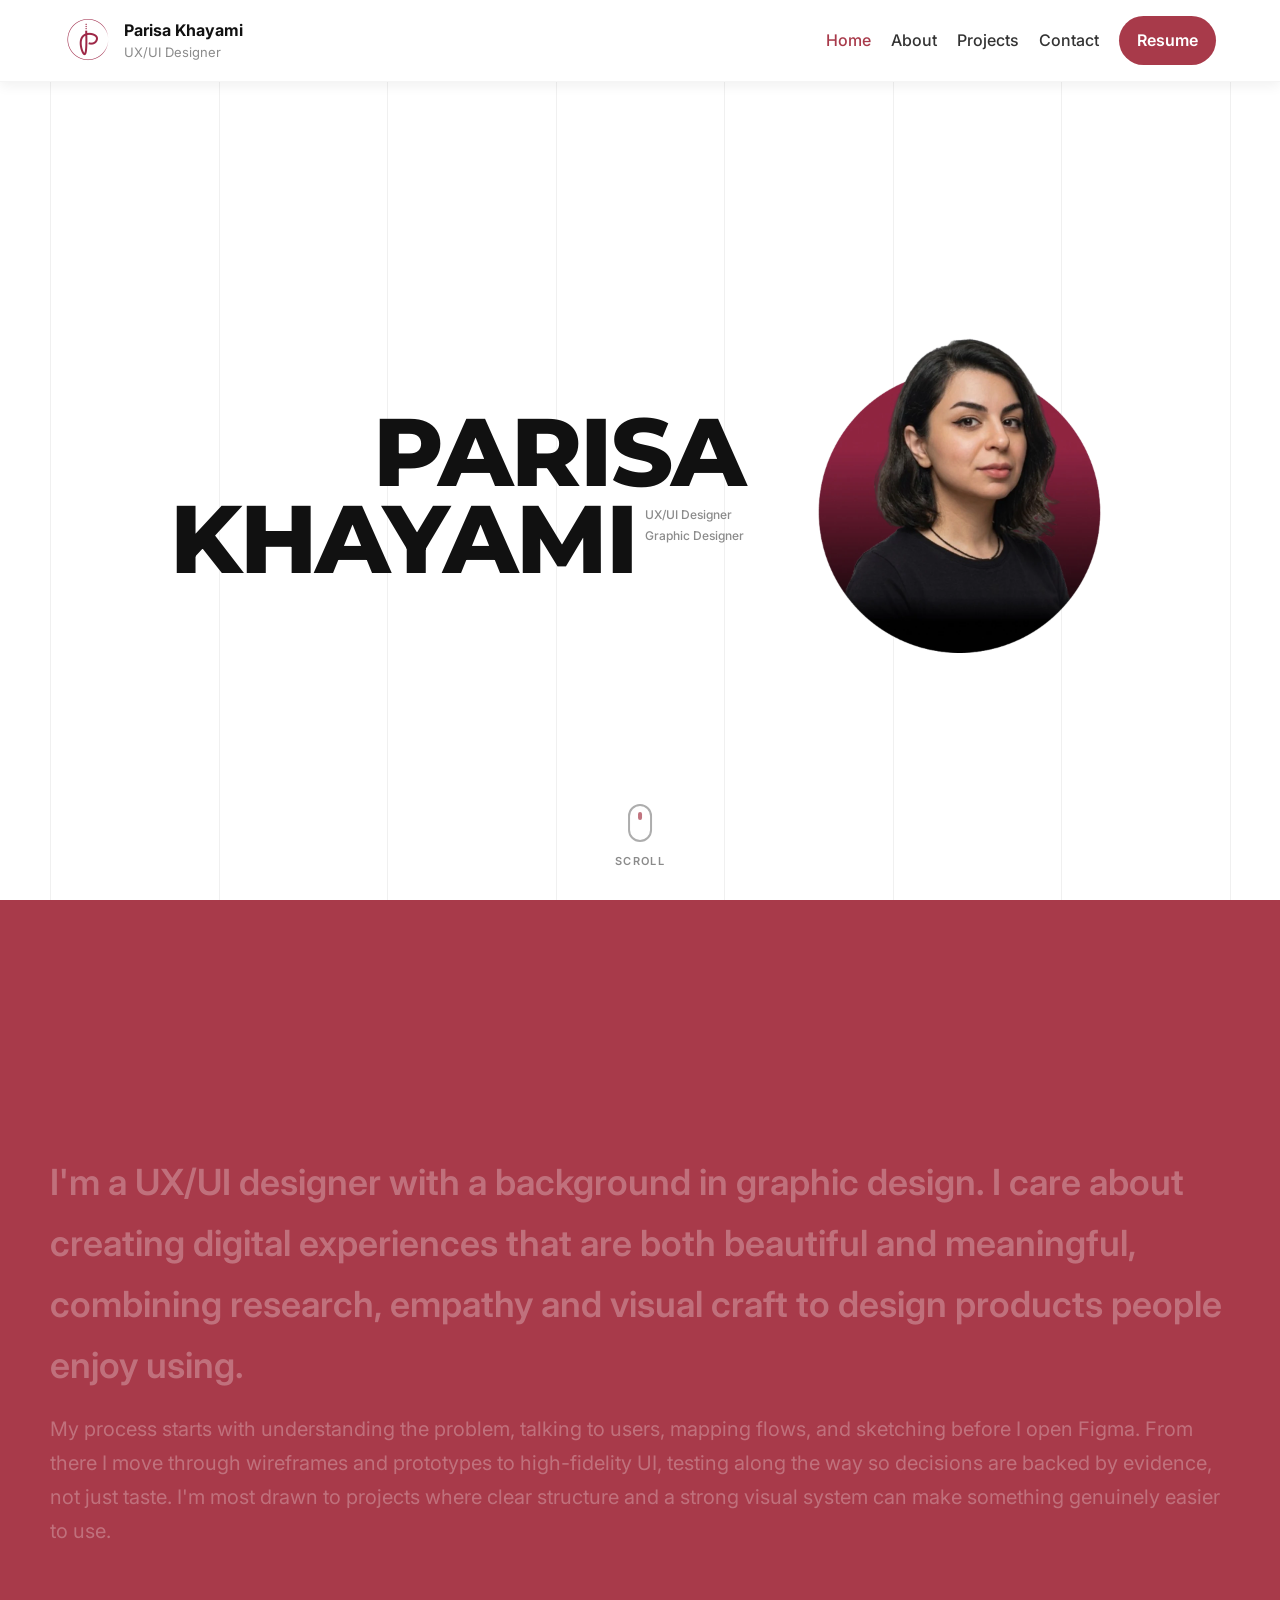
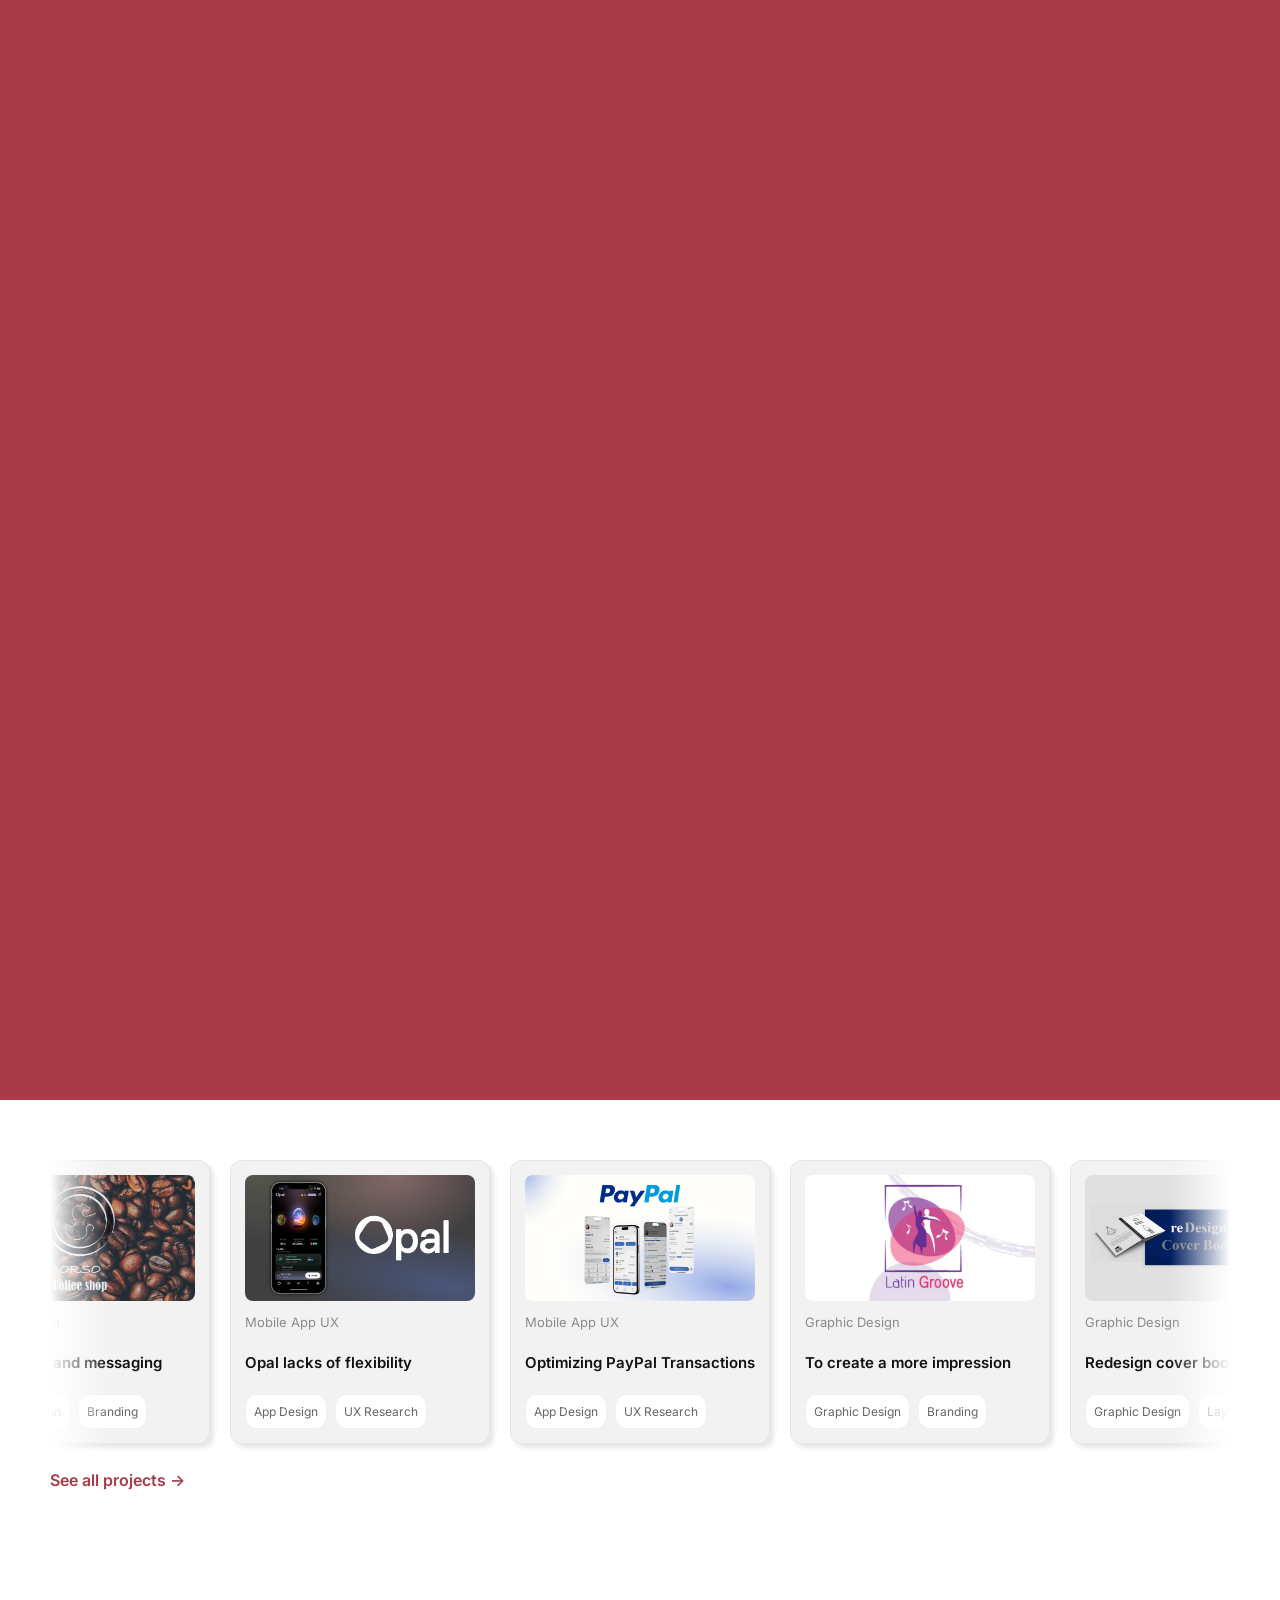
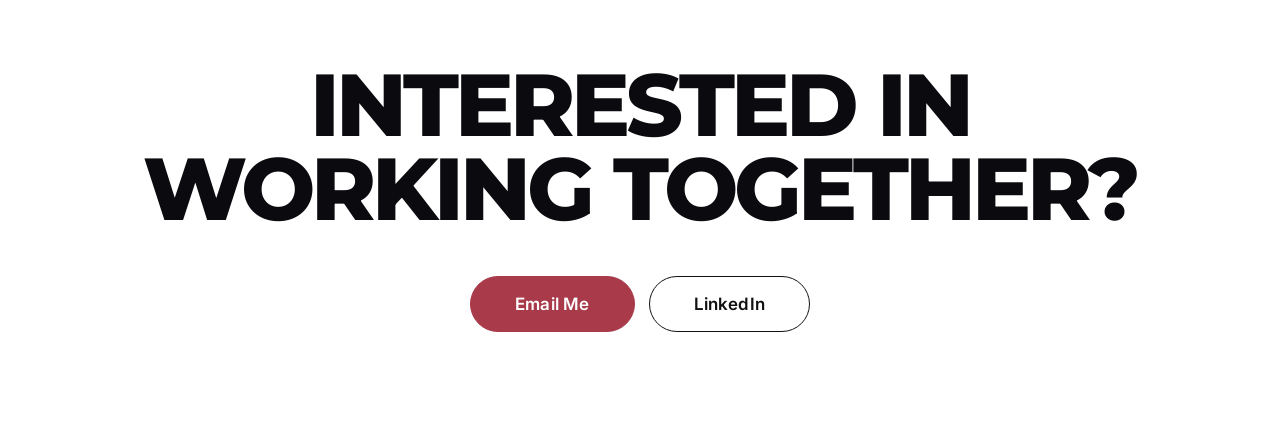
==== commit e22fe288: "Home: new profile photo with a transparent background Replaces img/profile.jpg (white corners) with " ====
--- a/index.html
+++ b/index.html
@@ -8,7 +8,7 @@
   <title>Parisa Khayami — Home</title>
 
   <link href="https://fonts.googleapis.com/css2?family=Montserrat:wght@700;800&family=Inter:wght@300;400;600&display=swap" rel="stylesheet">
-  <link rel="stylesheet" href="styles/style.css?v=20261029i">
+  <link rel="stylesheet" href="styles/style.css?v=20261029m">
 </head>
 <body>
   <!-- Header -->
@@ -47,7 +47,7 @@
         
       </div>
       <div class="hero-profile">
-        <img decoding="async" src="img/profile.jpg" alt="Profile" class="profile-img">
+        <img decoding="async" src="img/profile.webp" alt="Profile" class="profile-img">
       </div>
 
       <a href="#home-about" class="scroll-indicator" aria-label="Scroll down">
@@ -171,6 +171,6 @@
     </footer>
   </main>
 
-  <script src="scripts/main.js?v=20261029i"></script>
+  <script src="scripts/main.js?v=20261029m"></script>
 </body>
 </html>
--- a/styles/style.css
+++ b/styles/style.css
@@ -218,6 +218,11 @@
 
 /* ---------- Responsive ---------- */
 
+/* Small laptops / tablets in landscape (1024px and narrower): smaller hero name */
+@media (max-width: 1024px){
+  .big-name{font-size:68px;}
+}
+
 /* Tablet */
 @media (max-width: 980px){
   .header-row{padding:16px 32px;}
@@ -468,3 +473,22 @@
 }
 .cs-lightbox-close:hover{background:rgba(255,255,255,0.24);}
 body.cs-lightbox-open{overflow:hidden;}
+
+/* Home hero on small phones (425px and narrower): name, last name and role stacked and centred */
+@media (max-width: 425px){
+  .lastname{flex-direction:column; align-items:center; gap:0;}
+  .big-name{text-align:center;}
+  .role{margin-top:8px; text-align:center;}
+}
+
+/* Phones (portrait or landscape): keep room under the hero text for the "Scroll" indicator so they never overlap */
+@media (max-width: 720px), (max-width: 980px) and (max-height: 700px){
+  .hero{padding-bottom:112px;}
+}
+
+/* 1024px and narrower: the background grid lines must run the whole length of the page.
+   Touch browsers often ignore "background-attachment: fixed", which left the lines painted only on the
+   first screen-height of the body. Let the body grow with the page and the lines scroll with it. */
+@media (max-width: 1024px){
+  body{height:auto; min-height:100%; background-attachment:scroll;}
+}
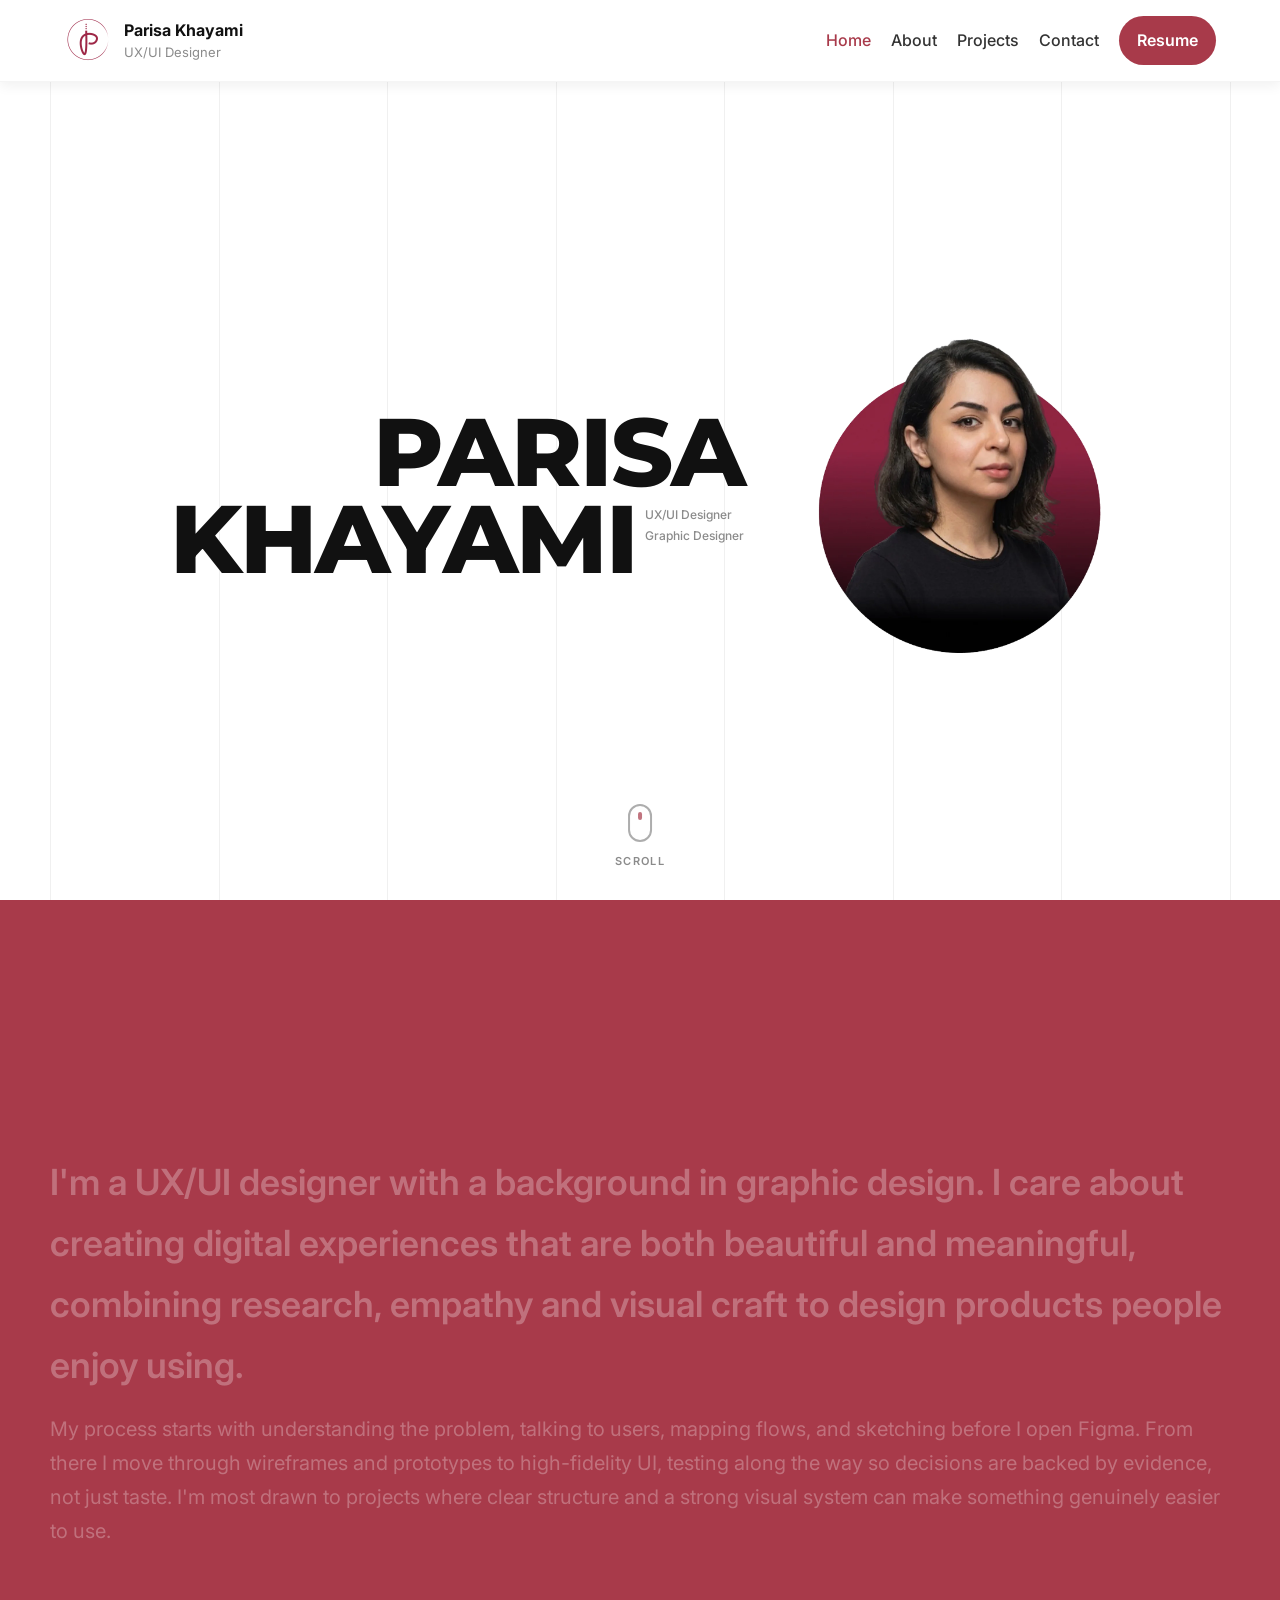
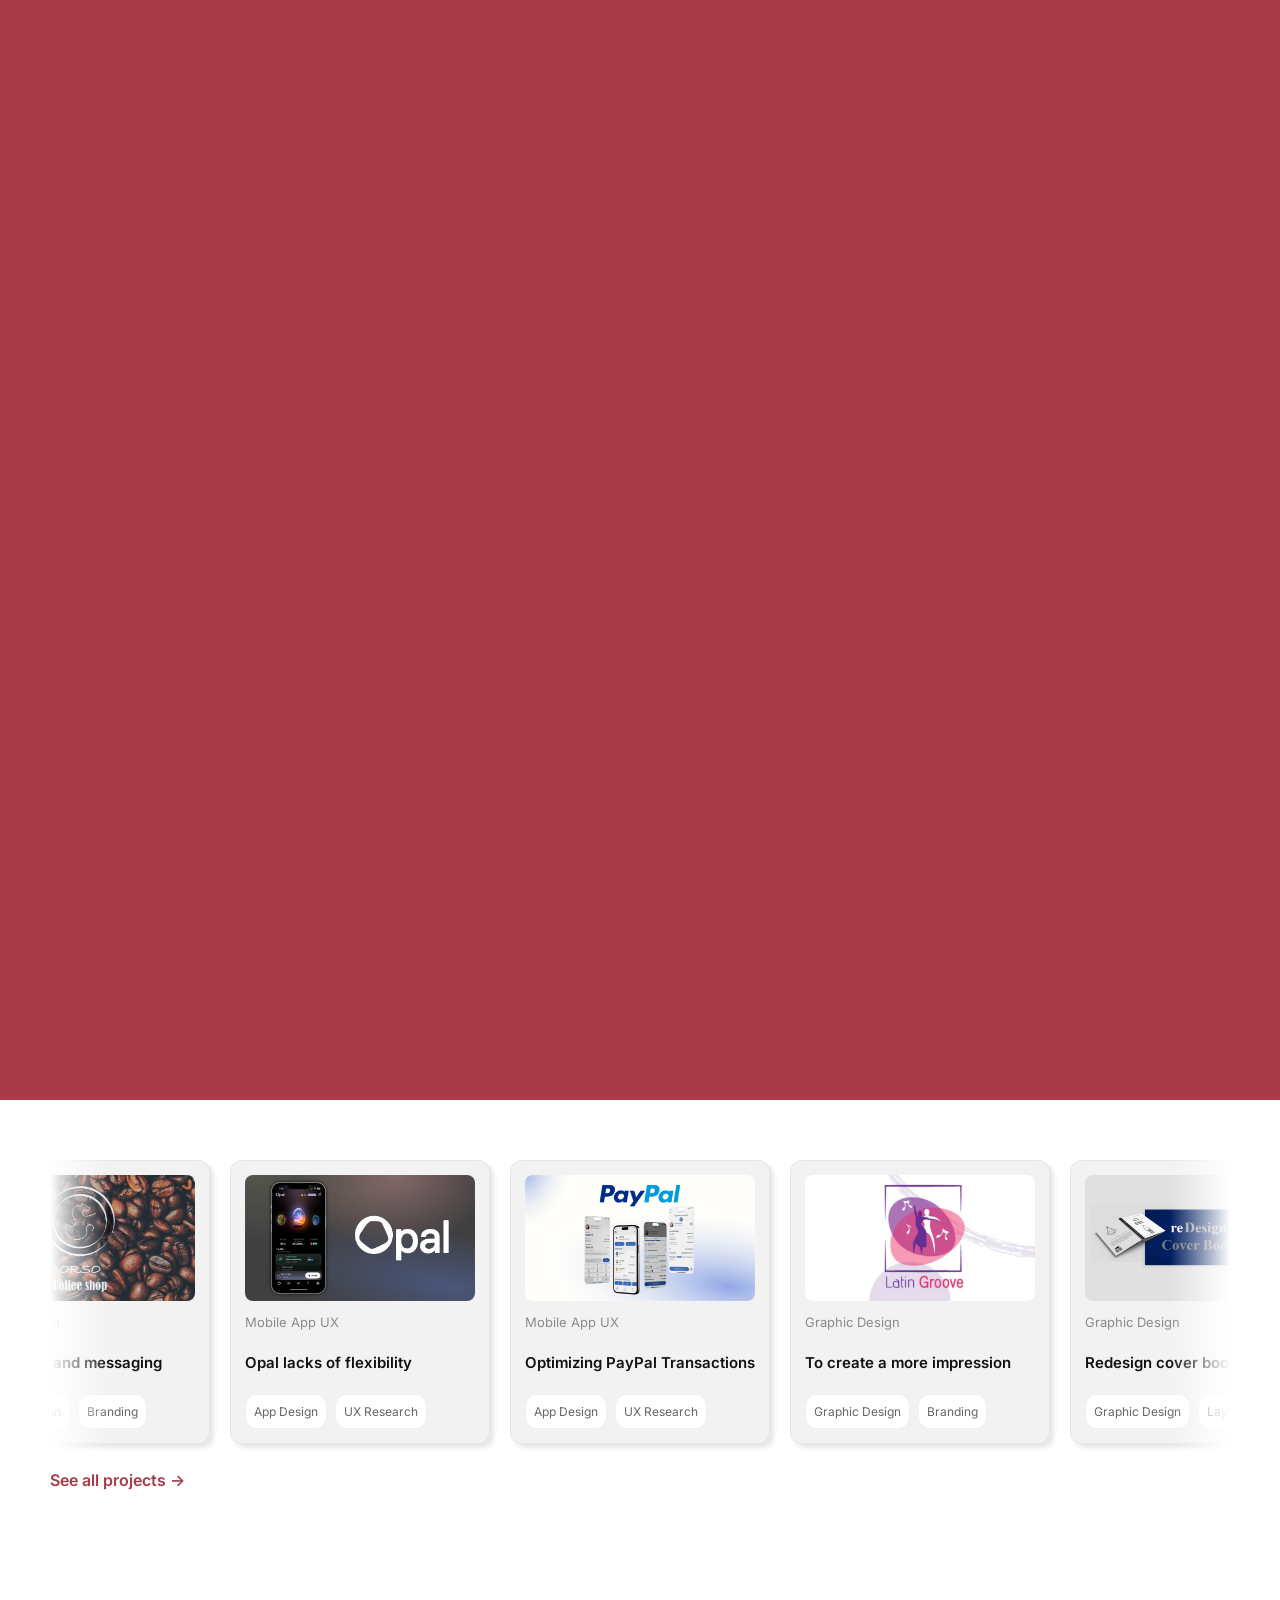
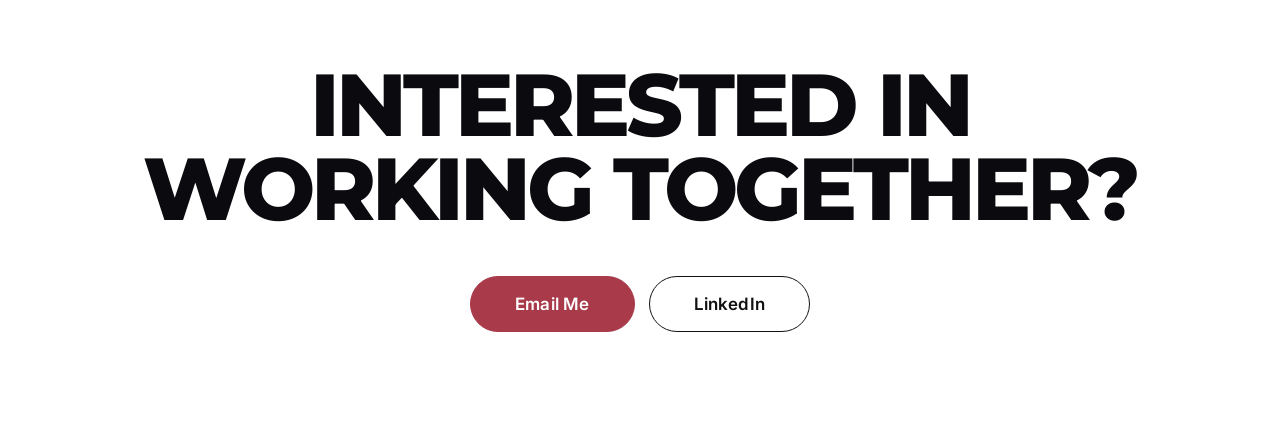
==== commit 9b4f8c50: "Home: use the smaller 1031x1080 profile photo Replaces img/profile.webp with the new, smaller versio" ====
--- a/index.html
+++ b/index.html
@@ -47,7 +47,7 @@
         
       </div>
       <div class="hero-profile">
-        <img decoding="async" src="img/profile.webp" alt="Profile" class="profile-img">
+        <img decoding="async" src="img/profile.webp?v=20261028b" alt="Profile" class="profile-img">
       </div>
 
       <a href="#home-about" class="scroll-indicator" aria-label="Scroll down">
